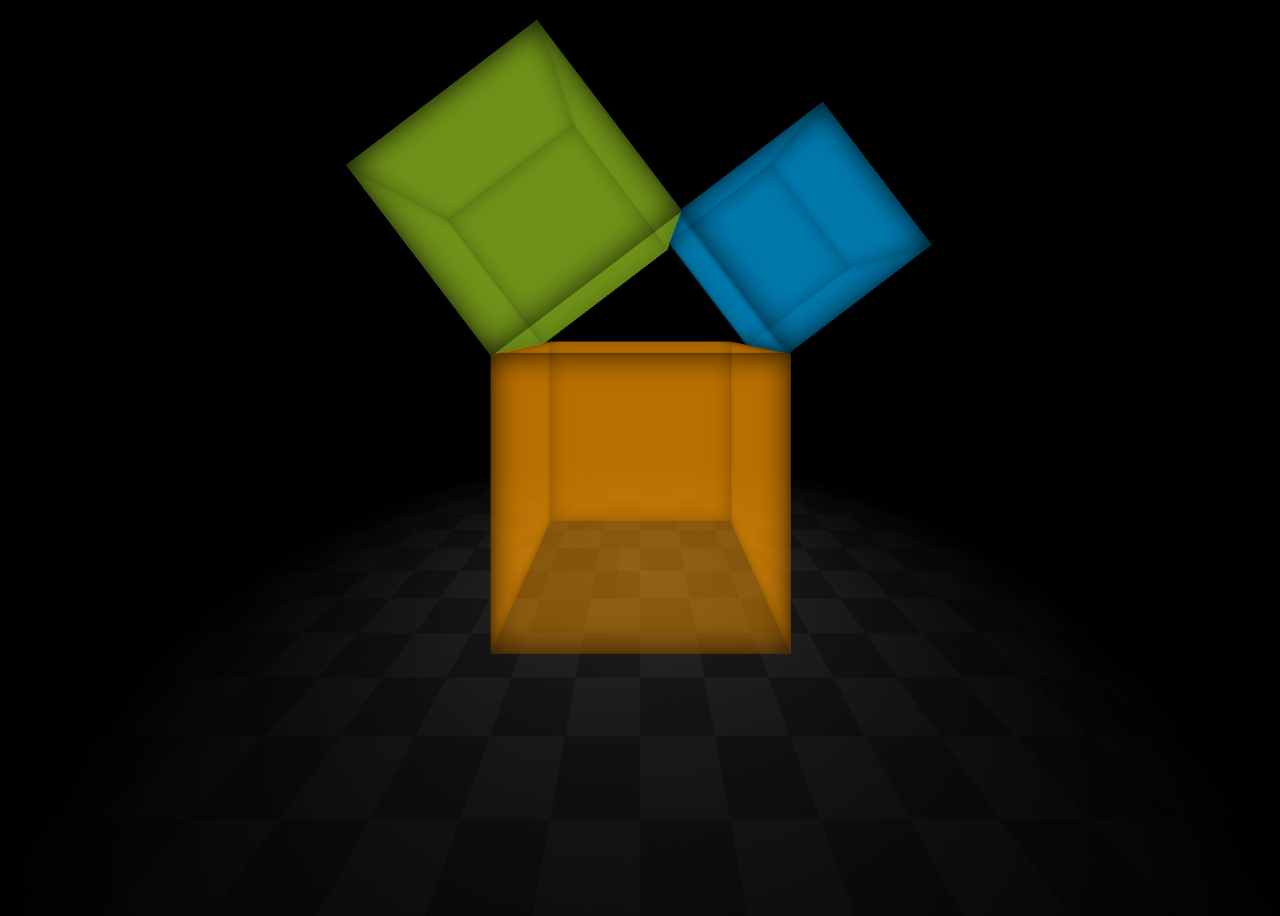
==== grb-logo/index.html @ a8877f06 "grb-logo" ====
<!DOCTYPE html>
<html lang="en">

<head>
    <meta charset="UTF-8">
    <meta name="viewport" content="width=device-width, initial-scale=1.0">
    <title>GRB-Logo</title>
    <link rel="stylesheet" href="style.css">
</head>

<script defer>
    document.addEventListener('click', () => {
        document.querySelector('h1').style.display = document.querySelector('h1').style.display == 'none' ? 'block' : 'none';
    })
</script>

<body>
    <div class="scene">
        <div class="floor"></div>
        <div class="cube" id="orange">
            <div class="front"></div>
            <div class="back"></div>
            <div class="top"></div>
            <div class="bottom"></div>
            <div class="left"></div>
            <div class="right"></div>
        </div>

        <div class="cube" id="green">
            <div class="front"></div>
            <div class="back"></div>
            <div class="top"></div>
            <div class="bottom"></div>
            <div class="left"></div>
            <div class="right"></div>
        </div>

        <div class="cube" id="blue">
            <div class="front"></div>
            <div class="back"></div>
            <div class="top"></div>
            <div class="bottom"></div>
            <div class="left"></div>
            <div class="right"></div>
        </div>
        <h1>Gymnasium Riedberg</h1>
    </div>
</body>

</html>
---- grb-logo/style.css ----
:root {
  --box-shadow: 0 0 0.5em rgba(0, 0, 0, 0.75);
  --blue-color: rgba(0, 159, 227, 0.5);
  --green-color: rgba(148, 193, 31, 0.5);
  --orange-color: rgba(243, 148, 0, 0.5);
  --orange-size: 5em;
  --green-size: 4em;
  --blue-size: 3em;
}

* {
  user-select: none !important;
}

html {
  overflow: hidden;
}

body {
  background-color: #000;
  min-height: 100vh;
  display: flex;
  justify-content: center;
  align-items: center;
  font-size: min(5svh, 5svw);
  perspective: 10em;
  perspective-origin: 50% calc(50% - 3em);
}

.scene {
  position: relative;
  transform-style: preserve-3d;
}

.scene * {
  transform-style: preserve-3d;
}

.floor {
  width: 20em;
  height: 20em;
  background-image: radial-gradient(#0000, #000 60%),
    repeating-conic-gradient(#222222 0deg 90deg, #303030 90deg 180deg);
  background-repeat: repeat;
  background-size: 100%, 2em 2em;
  position: absolute;
  top: 2.5em;
  transform: translate(-50%, -50%) rotateX(90deg);
}

#orange {
  width: 5em;
  height: 5em;
  position: absolute;
  top: -2.5em;
  left: -2.5em;
}

#orange .left,
#orange .right,
#orange .front,
#orange .back {
  position: absolute;
  width: 100%;
  height: 100%;
  background-color: var(--orange-color);
  box-shadow: var(--box-shadow) inset;
}

#orange .front {
  transform: translateZ(2.5em);
}

#orange .right {
  transform: rotateY(90deg) translateZ(2.5em);
}

#orange .left {
  transform: rotateY(-90deg) translateZ(2.5em);
}

#orange .back {
  transform: rotateY(180deg) translateZ(2.5em);
}

#orange .top {
  position: absolute;
  width: 5em;
  height: 100%;
  background-color: var(--orange-color);
  box-shadow: var(--box-shadow) inset;
  transform: rotateX(90deg) translateZ(2.5em);
}

#orange .bottom {
  position: absolute;
  width: 2em;
  height: 2em;
  background-color: #0000002e;
  bottom: 0;
  transform: translateY(1em) rotateX(90deg);
  box-shadow: var(--box-shadow) outset;
}

#green {
  width: 4em;
  height: 4em;
  position: absolute;
  top: -2em;
  left: -2em;
}

#green .left,
#green .right,
#green .front,
#green .back {
  position: absolute;
  width: 100%;
  height: 100%;
  background-color: var(--green-color);
  box-shadow: var(--box-shadow) inset;
}

#green .front {
  transform: translateZ(2em);
}

#green .right {
  transform: rotateY(90deg) translateZ(2em);
}

#green .left {
  transform: rotateY(-90deg) translateZ(2em);
}

#green .back {
  transform: rotateY(180deg) translateZ(2em);
}

#green .top {
  position: absolute;
  width: 4em;
  height: 100%;
  background-color: var(--green-color);
  transform: rotateX(90deg) translateZ(2em);
  box-shadow: var(--box-shadow) inset;
}

#green .bottom {
  position: absolute;
  width: 100%;
  height: 100%;
  background-color: var(--green-color);
  bottom: 0;
  transform: translateY(50%) rotateX(90deg);
  box-shadow: var(--box-shadow) outset;
}

#blue {
  width: 3em;
  height: 3em;
  position: absolute;
  top: -1.5em;
  left: -1.5em;
}

#blue .left,
#blue .right,
#blue .front,
#blue .back {
  position: absolute;
  width: 100%;
  height: 100%;
  background-color: var(--blue-color);
  box-shadow: var(--box-shadow) inset;
}

#blue .front {
  transform: translateZ(1.5em);
}

#blue .right {
  transform: rotateY(90deg) translateZ(1.5em);
}

#blue .left {
  transform: rotateY(-90deg) translateZ(1.5em);
}

#blue .back {
  transform: rotateY(180deg) translateZ(1.5em);
}

#blue .top {
  position: absolute;
  width: 3em;
  height: 100%;
  background-color: var(--blue-color);
  transform: rotateX(90deg) translateZ(1.5em);
  box-shadow: var(--box-shadow) inset;
}

#blue .bottom {
  position: absolute;
  width: 100%;
  height: 100%;
  background-color: var(--blue-color);
  bottom: 0;
  transform: translateY(50%) rotateX(90deg);
  box-shadow: var(--box-shadow) inset;
}

#green {
  transform: translateY(-5.25em) translateX(-2.1em) translateZ(0.5em)
    rotateZ(-37.25deg);
}

#blue {
  transform: translateY(-4.6em) translateX(2.75em) translateZ(1em)
    rotateZ(52.75deg);
}

h1 {
  color: #fff;
  position: fixed;
  transform: translateZ(+1em) translateY(-3.5em) translateX(-2.9em);
  font-size: 2.5em;
  line-height: 1.5em;
  text-align: center;
  font-family: system-ui, -apple-system, BlinkMacSystemFont, "Segoe UI", Roboto,
    Oxygen, Ubuntu, Cantarell, "Open Sans", "Helvetica Neue", sans-serif;
  text-shadow: 0 1px 0 #fff, 0 2px 0 #2b2b2b, 0 3px 0 #474747, 0 4px 0 #535252,
    0 5px 0 #737373, 0 6px 0 #848484, 0 7px 0 #b3b3b3, 0 8px 0 #c1c1c1,
    0 0 5px #002955, 0 -1px 3px;
}

h1 {
  display: none;
}
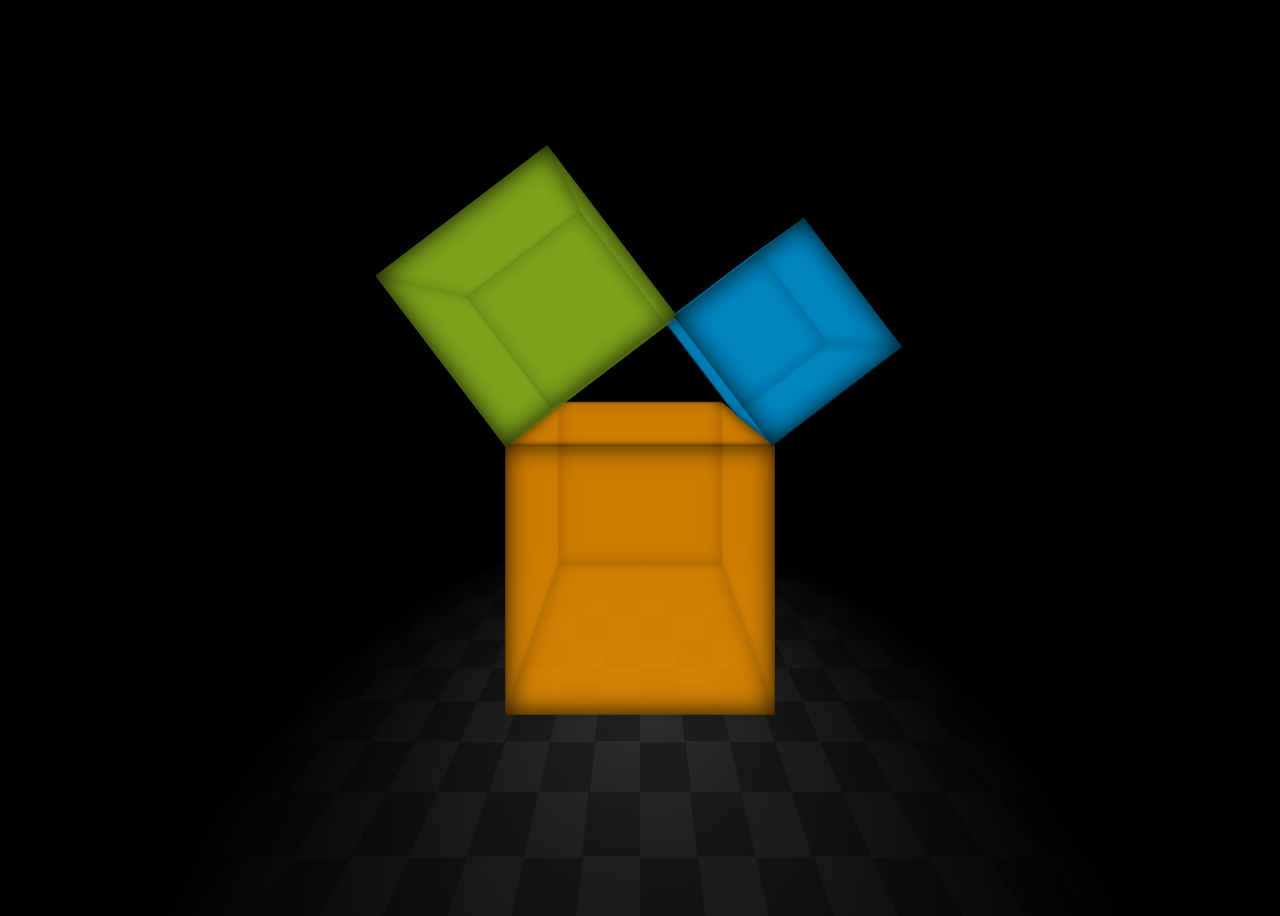
==== commit f83c06ed: "some changes" ====
--- a/grb-logo/index.html
+++ b/grb-logo/index.html
@@ -7,12 +7,6 @@
     <title>GRB-Logo</title>
     <link rel="stylesheet" href="style.css">
 </head>
-
-<script defer>
-    document.addEventListener('click', () => {
-        document.querySelector('h1').style.display = document.querySelector('h1').style.display == 'none' ? 'block' : 'none';
-    })
-</script>
 
 <body>
     <div class="scene">
@@ -43,7 +37,6 @@
             <div class="left"></div>
             <div class="right"></div>
         </div>
-        <h1>Gymnasium Riedberg</h1>
     </div>
 </body>
 
--- a/grb-logo/style.css
+++ b/grb-logo/style.css
@@ -1,8 +1,8 @@
 :root {
-  --box-shadow: 0 0 0.5em rgba(0, 0, 0, 0.75);
-  --blue-color: rgba(0, 159, 227, 0.5);
-  --green-color: rgba(148, 193, 31, 0.5);
-  --orange-color: rgba(243, 148, 0, 0.5);
+  --box-shadow: 0 0 0.5em rgba(0, 0, 0, 0.8);
+  --blue-color: rgba(0, 159, 227, 0.6);
+  --green-color: rgba(148, 193, 31, 0.6);
+  --orange-color: rgba(243, 148, 0, 0.6);
   --orange-size: 5em;
   --green-size: 4em;
   --blue-size: 3em;
@@ -22,7 +22,7 @@
   display: flex;
   justify-content: center;
   align-items: center;
-  font-size: min(5svh, 5svw);
+  font-size: min(4.5svh, 4.5svw);
   perspective: 10em;
   perspective-origin: 50% calc(50% - 3em);
 }
@@ -30,6 +30,7 @@
 .scene {
   position: relative;
   transform-style: preserve-3d;
+  margin-top: 3em;
 }
 
 .scene * {
@@ -44,7 +45,7 @@
   background-repeat: repeat;
   background-size: 100%, 2em 2em;
   position: absolute;
-  top: 2.5em;
+  top: 4.5em;
   transform: translate(-50%, -50%) rotateX(90deg);
 }
 
@@ -94,12 +95,12 @@
 
 #orange .bottom {
   position: absolute;
-  width: 2em;
-  height: 2em;
-  background-color: #0000002e;
+  width: 100%;
+  height: 100%;
+  background-color: var(--orange-color);
   bottom: 0;
-  transform: translateY(1em) rotateX(90deg);
-  box-shadow: var(--box-shadow) outset;
+  transform: translateY(2.5em) rotateX(270deg);
+  box-shadow: var(--box-shadow) inset;
 }
 
 #green {
@@ -220,20 +221,18 @@
     rotateZ(52.75deg);
 }
 
-h1 {
-  color: #fff;
-  position: fixed;
-  transform: translateZ(+1em) translateY(-3.5em) translateX(-2.9em);
-  font-size: 2.5em;
-  line-height: 1.5em;
-  text-align: center;
-  font-family: system-ui, -apple-system, BlinkMacSystemFont, "Segoe UI", Roboto,
-    Oxygen, Ubuntu, Cantarell, "Open Sans", "Helvetica Neue", sans-serif;
-  text-shadow: 0 1px 0 #fff, 0 2px 0 #2b2b2b, 0 3px 0 #474747, 0 4px 0 #535252,
-    0 5px 0 #737373, 0 6px 0 #848484, 0 7px 0 #b3b3b3, 0 8px 0 #c1c1c1,
-    0 0 5px #002955, 0 -1px 3px;
-}
-
-h1 {
-  display: none;
-}
+#orange {
+  animation: cubeAnimationOrange infinite 20s forwards;
+}
+
+@keyframes cubeAnimationOrange {
+  0% {
+    transform: rotateX(0deg) rotateY(0deg) rotateZ(0deg);
+  }
+  50% {
+    transform: rotateX(360deg) rotateY(360deg) rotateZ(360deg);
+  }
+  100% {
+    transform: rotateX(360deg) rotateY(360deg) rotateZ(360deg);
+  }
+}
